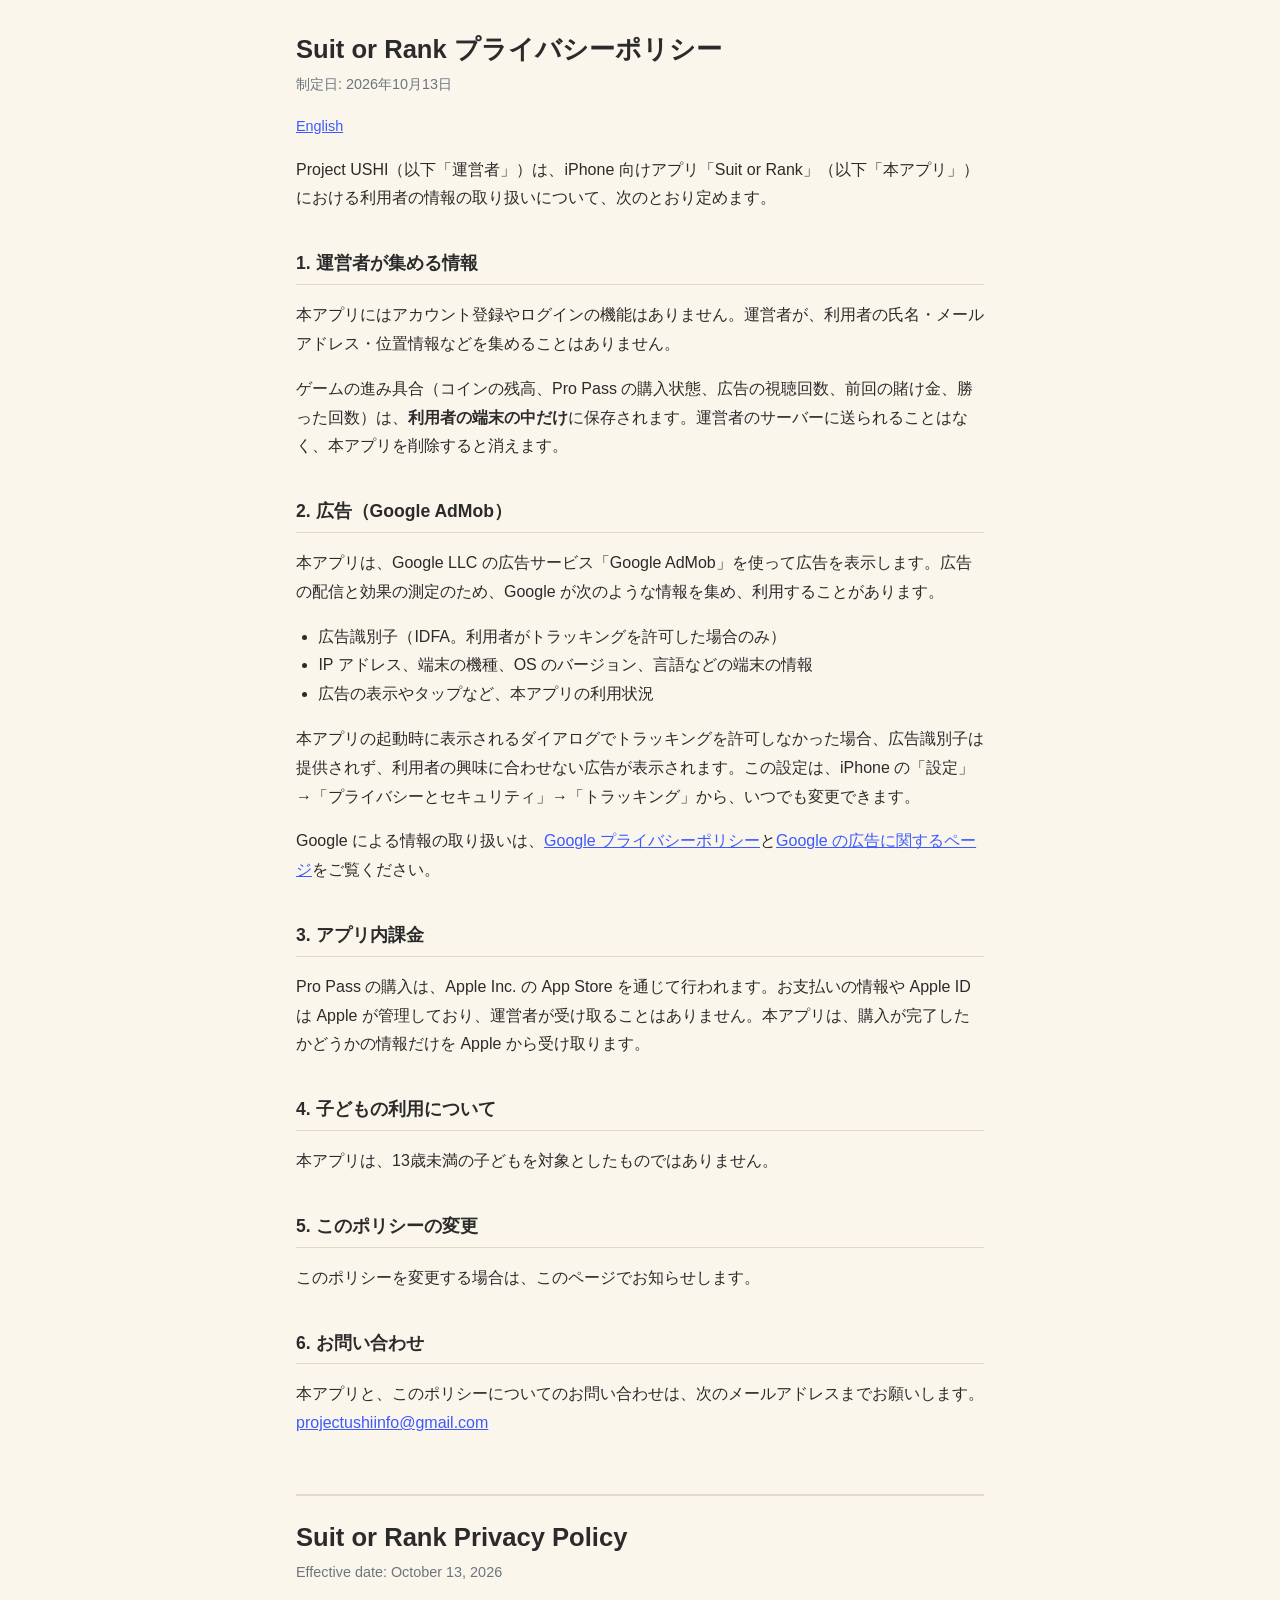
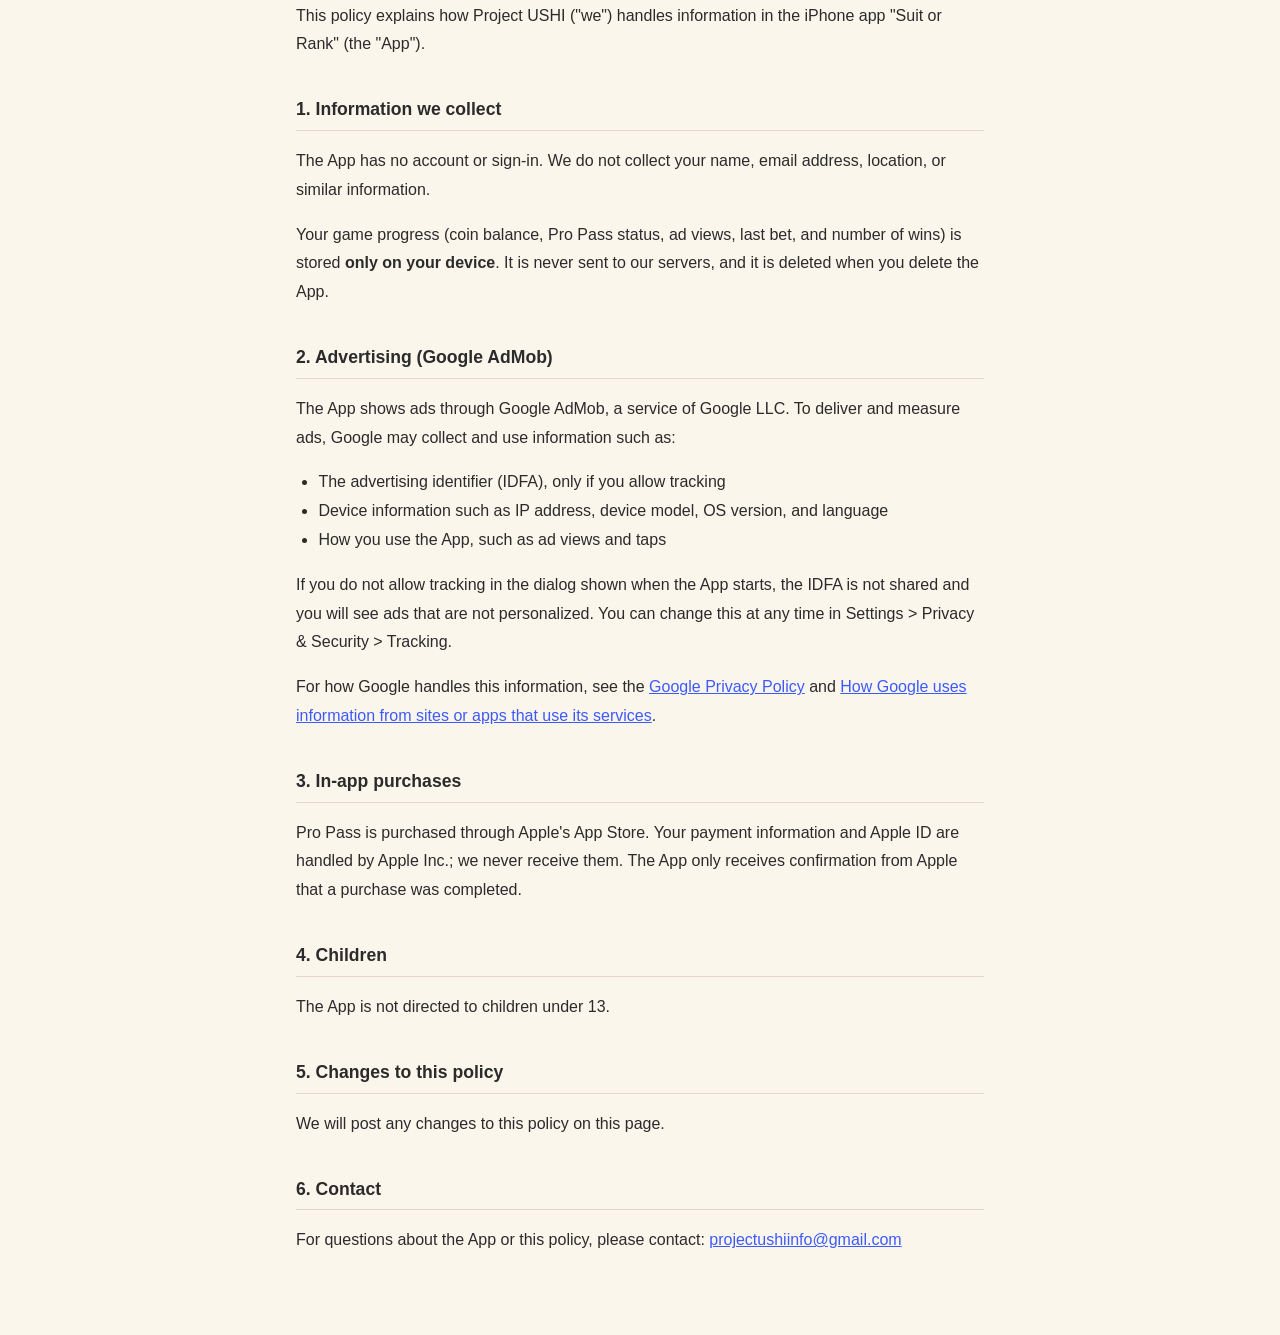
==== suit-or-rank/privacy.html @ 2f95fca0 "Add Project USHI site with Suit or Rank support and privacy pages Co-Authored-By: Claude Opus 5.5 <n" ====
<!doctype html>
<html lang="ja">
<head>
<meta charset="utf-8">
<meta name="viewport" content="width=device-width, initial-scale=1">
<title>Suit or Rank プライバシーポリシー</title>
<link rel="stylesheet" href="../style.css">
</head>
<body>
<main>
<section lang="ja">
  <h1>Suit or Rank プライバシーポリシー</h1>
  <p class="meta">制定日: 2026年10月13日</p>
  <p class="lang"><a href="#en">English</a></p>

  <p>Project USHI（以下「運営者」）は、iPhone 向けアプリ「Suit or Rank」（以下「本アプリ」）における利用者の情報の取り扱いについて、次のとおり定めます。</p>

  <h2>1. 運営者が集める情報</h2>
  <p>本アプリにはアカウント登録やログインの機能はありません。運営者が、利用者の氏名・メールアドレス・位置情報などを集めることはありません。</p>
  <p>ゲームの進み具合（コインの残高、Pro Pass の購入状態、広告の視聴回数、前回の賭け金、勝った回数）は、<strong>利用者の端末の中だけ</strong>に保存されます。運営者のサーバーに送られることはなく、本アプリを削除すると消えます。</p>

  <h2>2. 広告（Google AdMob）</h2>
  <p>本アプリは、Google LLC の広告サービス「Google AdMob」を使って広告を表示します。広告の配信と効果の測定のため、Google が次のような情報を集め、利用することがあります。</p>
  <ul>
    <li>広告識別子（IDFA。利用者がトラッキングを許可した場合のみ）</li>
    <li>IP アドレス、端末の機種、OS のバージョン、言語などの端末の情報</li>
    <li>広告の表示やタップなど、本アプリの利用状況</li>
  </ul>
  <p>本アプリの起動時に表示されるダイアログでトラッキングを許可しなかった場合、広告識別子は提供されず、利用者の興味に合わせない広告が表示されます。この設定は、iPhone の「設定」→「プライバシーとセキュリティ」→「トラッキング」から、いつでも変更できます。</p>
  <p>Google による情報の取り扱いは、<a href="https://policies.google.com/privacy">Google プライバシーポリシー</a>と<a href="https://policies.google.com/technologies/ads">Google の広告に関するページ</a>をご覧ください。</p>

  <h2>3. アプリ内課金</h2>
  <p>Pro Pass の購入は、Apple Inc. の App Store を通じて行われます。お支払いの情報や Apple ID は Apple が管理しており、運営者が受け取ることはありません。本アプリは、購入が完了したかどうかの情報だけを Apple から受け取ります。</p>

  <h2>4. 子どもの利用について</h2>
  <p>本アプリは、13歳未満の子どもを対象としたものではありません。</p>

  <h2>5. このポリシーの変更</h2>
  <p>このポリシーを変更する場合は、このページでお知らせします。</p>

  <h2>6. お問い合わせ</h2>
  <p>本アプリと、このポリシーについてのお問い合わせは、次のメールアドレスまでお願いします。<br><a href="mailto:projectushiinfo@gmail.com">projectushiinfo@gmail.com</a></p>
</section>

<section id="en" lang="en">
  <h1>Suit or Rank Privacy Policy</h1>
  <p class="meta">Effective date: October 13, 2026</p>

  <p>This policy explains how Project USHI ("we") handles information in the iPhone app "Suit or Rank" (the "App").</p>

  <h2>1. Information we collect</h2>
  <p>The App has no account or sign-in. We do not collect your name, email address, location, or similar information.</p>
  <p>Your game progress (coin balance, Pro Pass status, ad views, last bet, and number of wins) is stored <strong>only on your device</strong>. It is never sent to our servers, and it is deleted when you delete the App.</p>

  <h2>2. Advertising (Google AdMob)</h2>
  <p>The App shows ads through Google AdMob, a service of Google LLC. To deliver and measure ads, Google may collect and use information such as:</p>
  <ul>
    <li>The advertising identifier (IDFA), only if you allow tracking</li>
    <li>Device information such as IP address, device model, OS version, and language</li>
    <li>How you use the App, such as ad views and taps</li>
  </ul>
  <p>If you do not allow tracking in the dialog shown when the App starts, the IDFA is not shared and you will see ads that are not personalized. You can change this at any time in Settings &gt; Privacy &amp; Security &gt; Tracking.</p>
  <p>For how Google handles this information, see the <a href="https://policies.google.com/privacy">Google Privacy Policy</a> and <a href="https://policies.google.com/technologies/ads">How Google uses information from sites or apps that use its services</a>.</p>

  <h2>3. In-app purchases</h2>
  <p>Pro Pass is purchased through Apple's App Store. Your payment information and Apple ID are handled by Apple Inc.; we never receive them. The App only receives confirmation from Apple that a purchase was completed.</p>

  <h2>4. Children</h2>
  <p>The App is not directed to children under 13.</p>

  <h2>5. Changes to this policy</h2>
  <p>We will post any changes to this policy on this page.</p>

  <h2>6. Contact</h2>
  <p>For questions about the App or this policy, please contact: <a href="mailto:projectushiinfo@gmail.com">projectushiinfo@gmail.com</a></p>
</section>
</main>
</body>
</html>
---- style.css ----
:root { --bg: #fbf6ec; --text: #2b2b2b; --sub: #6c757d; --rule: #e2d9c8; --link: #3d5afe; }
@media (prefers-color-scheme: dark) { :root { --bg: #1c1b19; --text: #ece7dd; --sub: #a49e93; --rule: #3a3731; --link: #8c9eff; } }
* { box-sizing: border-box; }
body { margin: 0; background: var(--bg); color: var(--text); font: 16px/1.8 -apple-system, BlinkMacSystemFont, "Hiragino Sans", "Noto Sans JP", sans-serif; }
main { max-width: 720px; margin: 0 auto; padding: 32px 16px 64px; }
h1 { font-size: 1.6rem; line-height: 1.4; margin: 0 0 4px; }
h2 { font-size: 1.1rem; margin: 2em 0 0.4em; padding-bottom: 4px; border-bottom: 1px solid var(--rule); }
.meta { color: var(--sub); font-size: 0.9rem; margin: 0; }
.lang { margin: 16px 0 0; font-size: 0.9rem; }
a { color: var(--link); }
ul { padding-left: 1.4em; }
section + section { margin-top: 56px; padding-top: 24px; border-top: 2px solid var(--rule); }
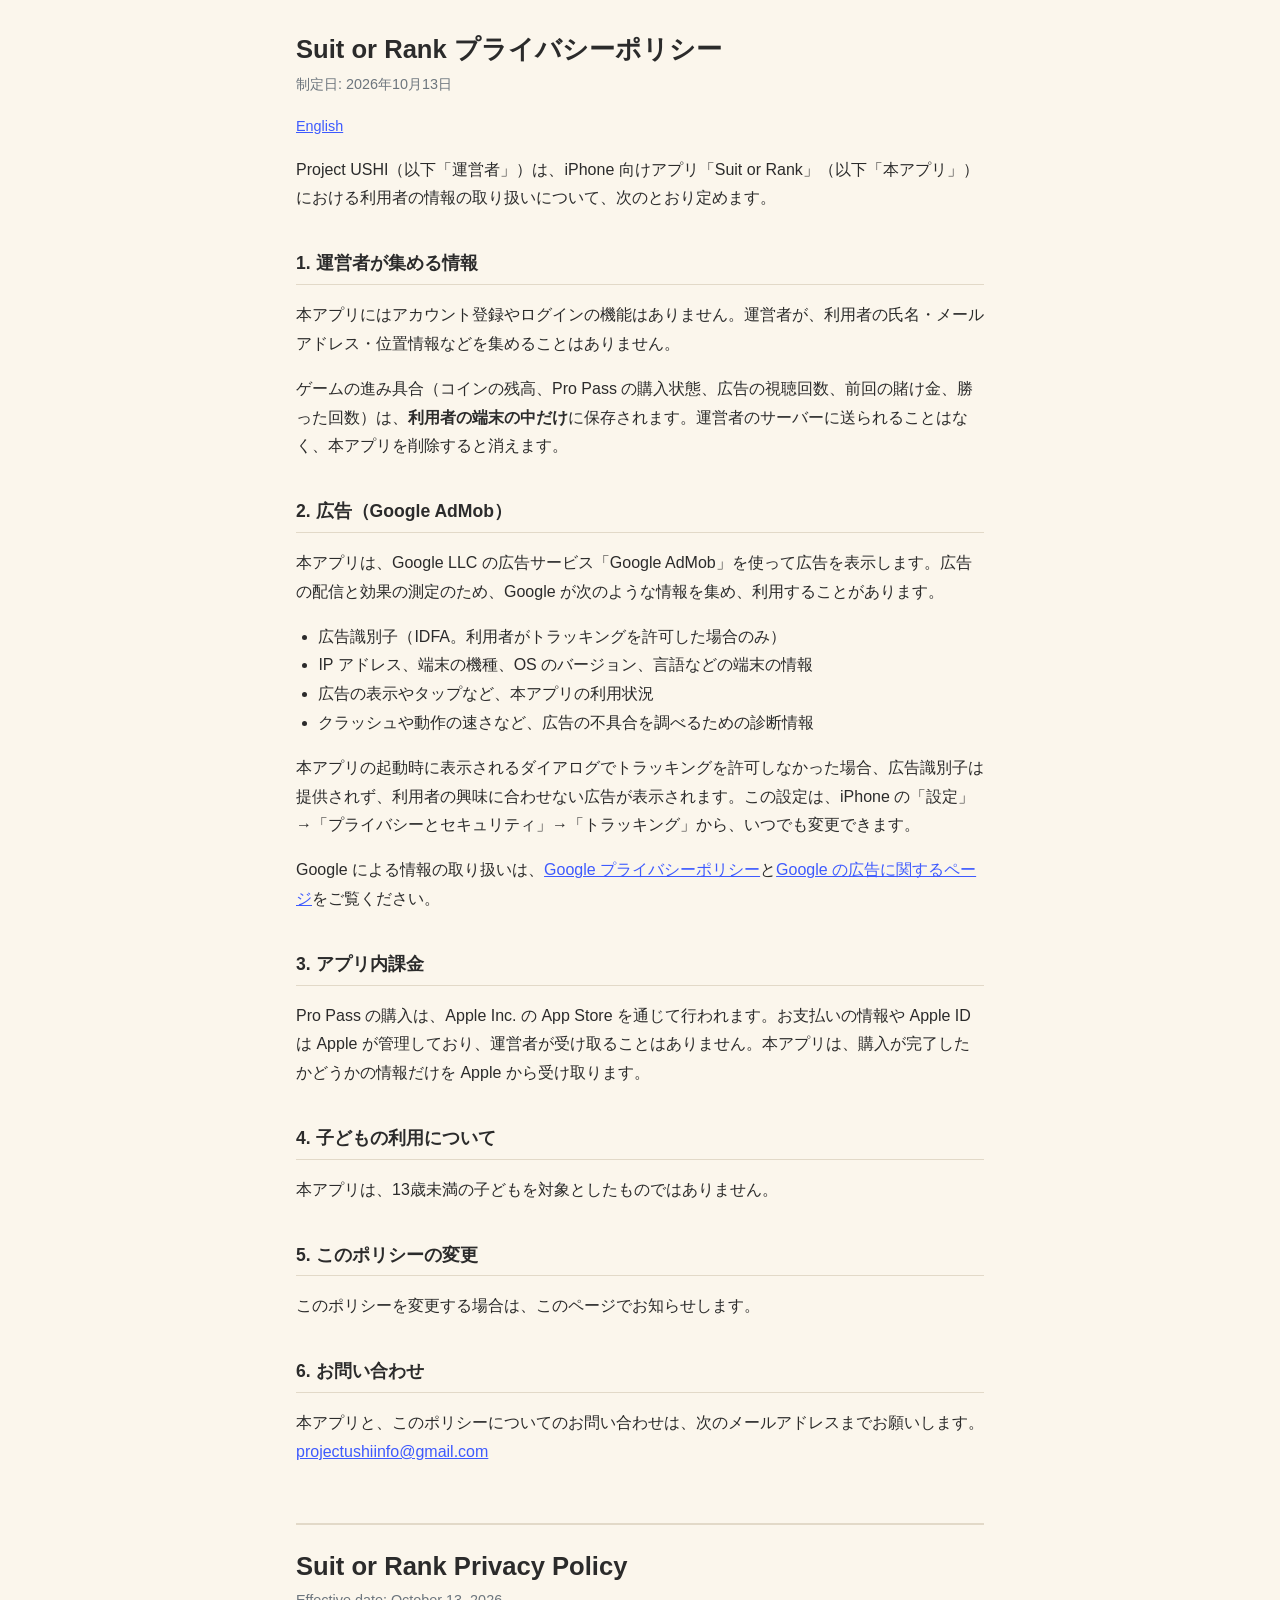
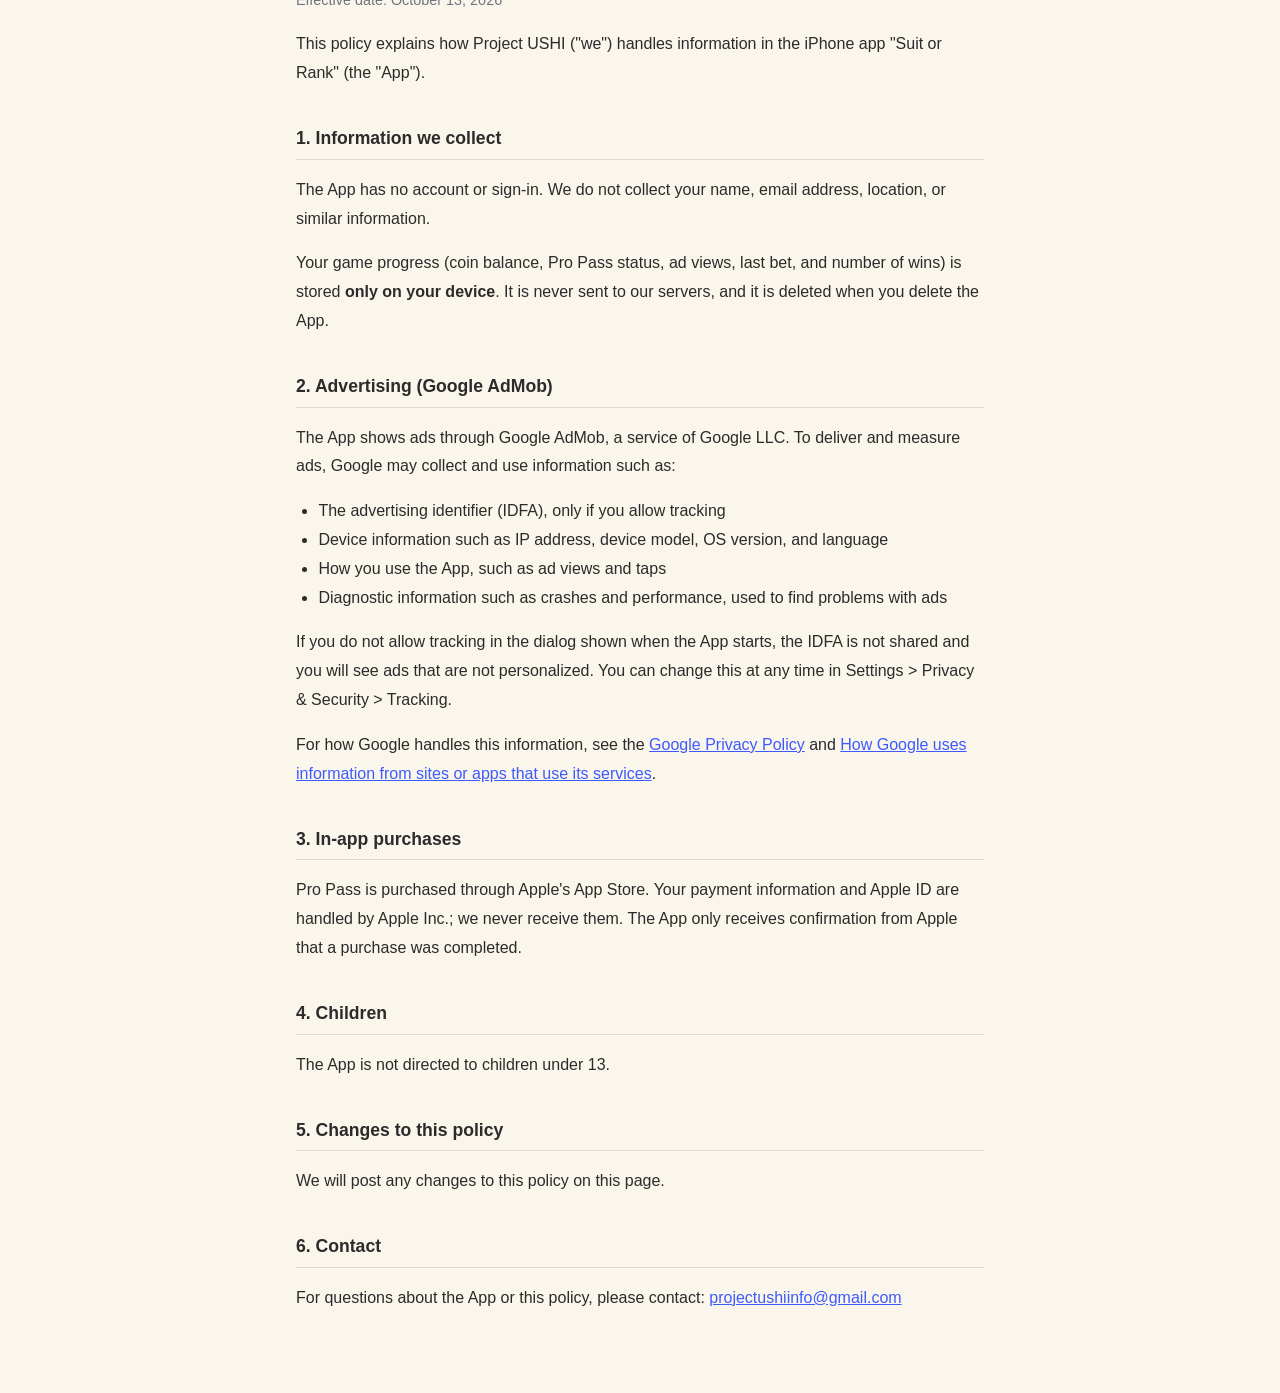
==== commit 76326ccb: "List diagnostic data collected by the ads SDK in the privacy policy Co-Authored-By: Claude Opus 5.5 " ====
--- a/suit-or-rank/privacy.html
+++ b/suit-or-rank/privacy.html
@@ -25,6 +25,7 @@
     <li>広告識別子（IDFA。利用者がトラッキングを許可した場合のみ）</li>
     <li>IP アドレス、端末の機種、OS のバージョン、言語などの端末の情報</li>
     <li>広告の表示やタップなど、本アプリの利用状況</li>
+    <li>クラッシュや動作の速さなど、広告の不具合を調べるための診断情報</li>
   </ul>
   <p>本アプリの起動時に表示されるダイアログでトラッキングを許可しなかった場合、広告識別子は提供されず、利用者の興味に合わせない広告が表示されます。この設定は、iPhone の「設定」→「プライバシーとセキュリティ」→「トラッキング」から、いつでも変更できます。</p>
   <p>Google による情報の取り扱いは、<a href="https://policies.google.com/privacy">Google プライバシーポリシー</a>と<a href="https://policies.google.com/technologies/ads">Google の広告に関するページ</a>をご覧ください。</p>
@@ -58,6 +59,7 @@
     <li>The advertising identifier (IDFA), only if you allow tracking</li>
     <li>Device information such as IP address, device model, OS version, and language</li>
     <li>How you use the App, such as ad views and taps</li>
+    <li>Diagnostic information such as crashes and performance, used to find problems with ads</li>
   </ul>
   <p>If you do not allow tracking in the dialog shown when the App starts, the IDFA is not shared and you will see ads that are not personalized. You can change this at any time in Settings &gt; Privacy &amp; Security &gt; Tracking.</p>
   <p>For how Google handles this information, see the <a href="https://policies.google.com/privacy">Google Privacy Policy</a> and <a href="https://policies.google.com/technologies/ads">How Google uses information from sites or apps that use its services</a>.</p>
